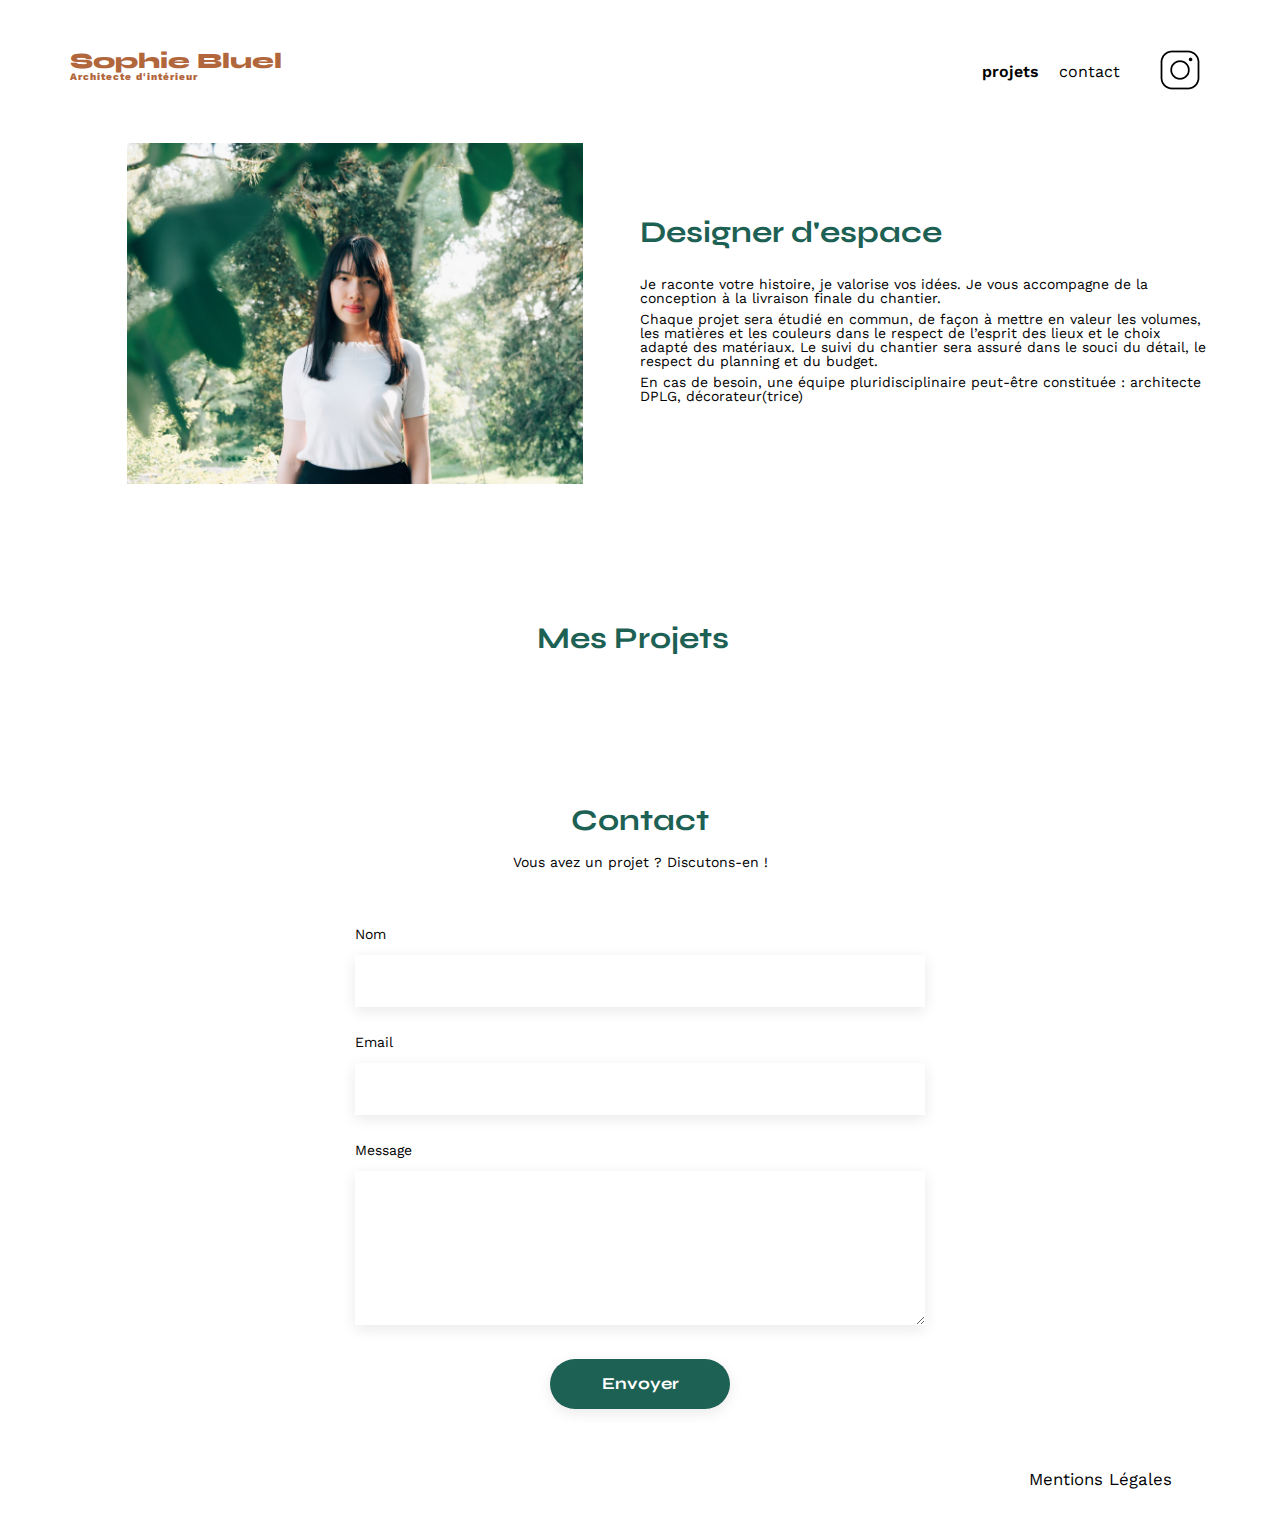
==== FrontEnd/index.html @ 3e896e26 "feat: fetch, display data, filters ,auth" ====
<!DOCTYPE html>
<html lang="fr">

<head>
	<meta charset="UTF-8">
	<title>Sophie Bluel - Architecte d'intérieur</title>
	<meta name="viewport" content="width=device-width, initial-scale=1.0">
	<link rel="preconnect" href="https://fonts.googleapis.com">
	<link rel="preconnect" href="https://fonts.gstatic.com" crossorigin>
	<link href="https://fonts.googleapis.com/css2?family=Syne:wght@700;800&family=Work+Sans&display=swap"
		rel="stylesheet">
	<meta name="description" content="">
	<script src="./assets/js/app.js" type="module" defer></script>
	<link rel="stylesheet" href="./assets/css/style.css">
</head>

<body>
	<header>
		<h1>Sophie Bluel <span>Architecte d'intérieur</span></h1>
		<nav>
			<ul id="nav-links">
				<li><a href="./index.html" class="active">projets</a></li>
				<li><a href="./index.html#contact">contact</a></li>
				<li><a id="auth-link"></a></li>
				<li><img src="./assets/icons/instagram.png" alt="Instagram"></li>
			</ul>
		</nav>
	</header>
	<main>
		<section id="introduction">
			<figure>
				<img src="./assets/images/sophie-bluel.png" alt="">
			</figure>
			<article>
				<h2>Designer d'espace</h2>
				<p>Je raconte votre histoire, je valorise vos idées. Je vous accompagne de la conception à la livraison
					finale du chantier.</p>
				<p>Chaque projet sera étudié en commun, de façon à mettre en valeur les volumes, les matières et les
					couleurs dans le respect de l’esprit des lieux et le choix adapté des matériaux. Le suivi du
					chantier sera assuré dans le souci du détail, le respect du planning et du budget.</p>
				<p>En cas de besoin, une équipe pluridisciplinaire peut-être constituée : architecte DPLG,
					décorateur(trice)</p>
			</article>
		</section>
		<section id="portfolio">
			<h2>Mes Projets</h2>
			<div class="filters" id="filters">
			</div>
			<div class="gallery" id="gallery">
			</div>
		</section>
		<section id="contact">
			<h2>Contact</h2>
			<p>Vous avez un projet ? Discutons-en !</p>
			<form action="#" method="post">
				<label for="name">Nom</label>
				<input type="text" name="name" id="name">
				<label for="email">Email</label>
				<input type="email" name="email" id="email">
				<label for="message">Message</label>
				<textarea name="message" id="message" cols="30" rows="10"></textarea>
				<input type="submit" value="Envoyer">
			</form>
		</section>
	</main>

	<footer>
		<nav>
			<ul>
				<li>Mentions Légales</li>
			</ul>
		</nav>
	</footer>
</body>

</html>
---- FrontEnd/assets/css/style.css ----
/* http://meyerweb.com/eric/tools/css/reset/
   v2.0 | 20110126
   License: none (public domain)
*/

html,
body,
div,
span,
applet,
object,
iframe,
h1,
h2,
h3,
h4,
h5,
h6,
p,
blockquote,
pre,
a,
abbr,
acronym,
address,
big,
cite,
code,
del,
dfn,
em,
img,
ins,
kbd,
q,
s,
samp,
small,
strike,
strong,
sub,
sup,
tt,
var,
b,
u,
i,
center,
dl,
dt,
dd,
ol,
ul,
li,
fieldset,
form,
label,
legend,
table,
caption,
tbody,
tfoot,
thead,
tr,
th,
td,
article,
aside,
canvas,
details,
embed,
figure,
figcaption,
footer,
header,
hgroup,
menu,
nav,
output,
ruby,
section,
summary,
time,
mark,
audio,
video {
  margin: 0;
  padding: 0;
  border: 0;
  font-size: 100%;
  font: inherit;
  vertical-align: baseline;
}

/* HTML5 display-role reset for older browsers */
article,
aside,
details,
figcaption,
figure,
footer,
header,
hgroup,
menu,
nav,
section {
  display: block;
}

body {
  line-height: 1;
}

ol,
ul {
  list-style: none;
}

blockquote,
q {
  quotes: none;
}

blockquote:before,
blockquote:after,
q:before,
q:after {
  content: "";
  content: none;
}

table {
  border-collapse: collapse;
  border-spacing: 0;
}

/** end reset css**/
body {
  max-width: 1140px;
  margin: auto;
  font-family: "Work Sans";
  font-size: 14px;
}

header {
  display: flex;
  justify-content: space-between;
  margin: 50px 0;
}

section {
  margin: 50px 0;
}

h1 {
  display: flex;
  flex-direction: column;
  font-family: "Syne";
  font-size: 22px;
  font-weight: 800;
  color: #b1663c;
}

h1>span {
  font-family: "Work Sans";
  font-size: 10px;
  letter-spacing: 0.1em;
}

h2 {
  font-family: "Syne";
  font-weight: 700;
  font-size: 30px;
  color: #1d6154;
}

nav ul {
  display: flex;
  align-items: center;
  list-style-type: none;
}

nav li {
  padding: 0 10px;
  font-size: 1.2em;
}

li:hover {
  color: #b1663c;
}

a {
  text-decoration: none;
  color: black;
  font-size: 16px;
  cursor: pointer;
  font-weight: 400;
}

li a.active {
  font-weight: 600;
}

#introduction {
  display: flex;
  align-items: center;
}

#introduction figure {
  flex: 1;
}

#introduction img {
  display: block;
  margin: auto;
  width: 80%;
}

#introduction article {
  flex: 1;
}

#introduction h2 {
  margin-bottom: 1em;
}

#introduction p {
  margin-bottom: 0.5em;
}

#portfolio h2 {
  text-align: center;
  margin-bottom: 51px;
  display: inline-block;
  margin-right: 31px;
  margin-left: 467px;
  margin-top: 89px;
}

a.edit-link {
  font-size: 14px;
}

.filters {
  display: flex;
  justify-content: center;
  gap: 10px;
  margin-bottom: 51px;
}

.filters__btn {
  font-family: Syne;
  font-weight: 700;
  font-size: 16px;
  line-height: 19.2px;
  padding: 9px 30px;
  color: #1d6154;
  border: 1px solid #1d6154;
  background-color: white;
  border-radius: 60px;
}

.filters__btn--active {
  color: white;
  background-color: #1d6154;
}

.gallery {
  width: 100%;
  display: grid;
  grid-template-columns: 1fr 1fr 1fr;
  grid-column-gap: 20px;
  grid-row-gap: 20px;
}

.gallery img {
  width: 100%;
}

#contact {
  width: 50%;
  margin: auto;
}

#contact>* {
  text-align: center;
}

#contact h2 {
  margin-bottom: 20px;
}

#contact form {
  text-align: left;
  margin-top: 30px;
  display: flex;
  flex-direction: column;
}

#contact input {
  height: 50px;
  font-size: 1.2em;
  border: none;
  box-shadow: 0px 4px 14px rgba(0, 0, 0, 0.09);
}

#contact label {
  margin: 2em 0 1em 0;
}

#contact textarea {
  border: none;
  box-shadow: 0px 4px 14px rgba(0, 0, 0, 0.09);
}

input[type="submit"] {
  font-family: "Syne";
  font-weight: 700;
  color: white;
  background-color: #1d6154;
  margin: 2em auto;
  width: 180px;
  text-align: center;
  border-radius: 60px;
}

footer nav ul {
  display: flex;
  justify-content: flex-end;
  margin: 2em;
}
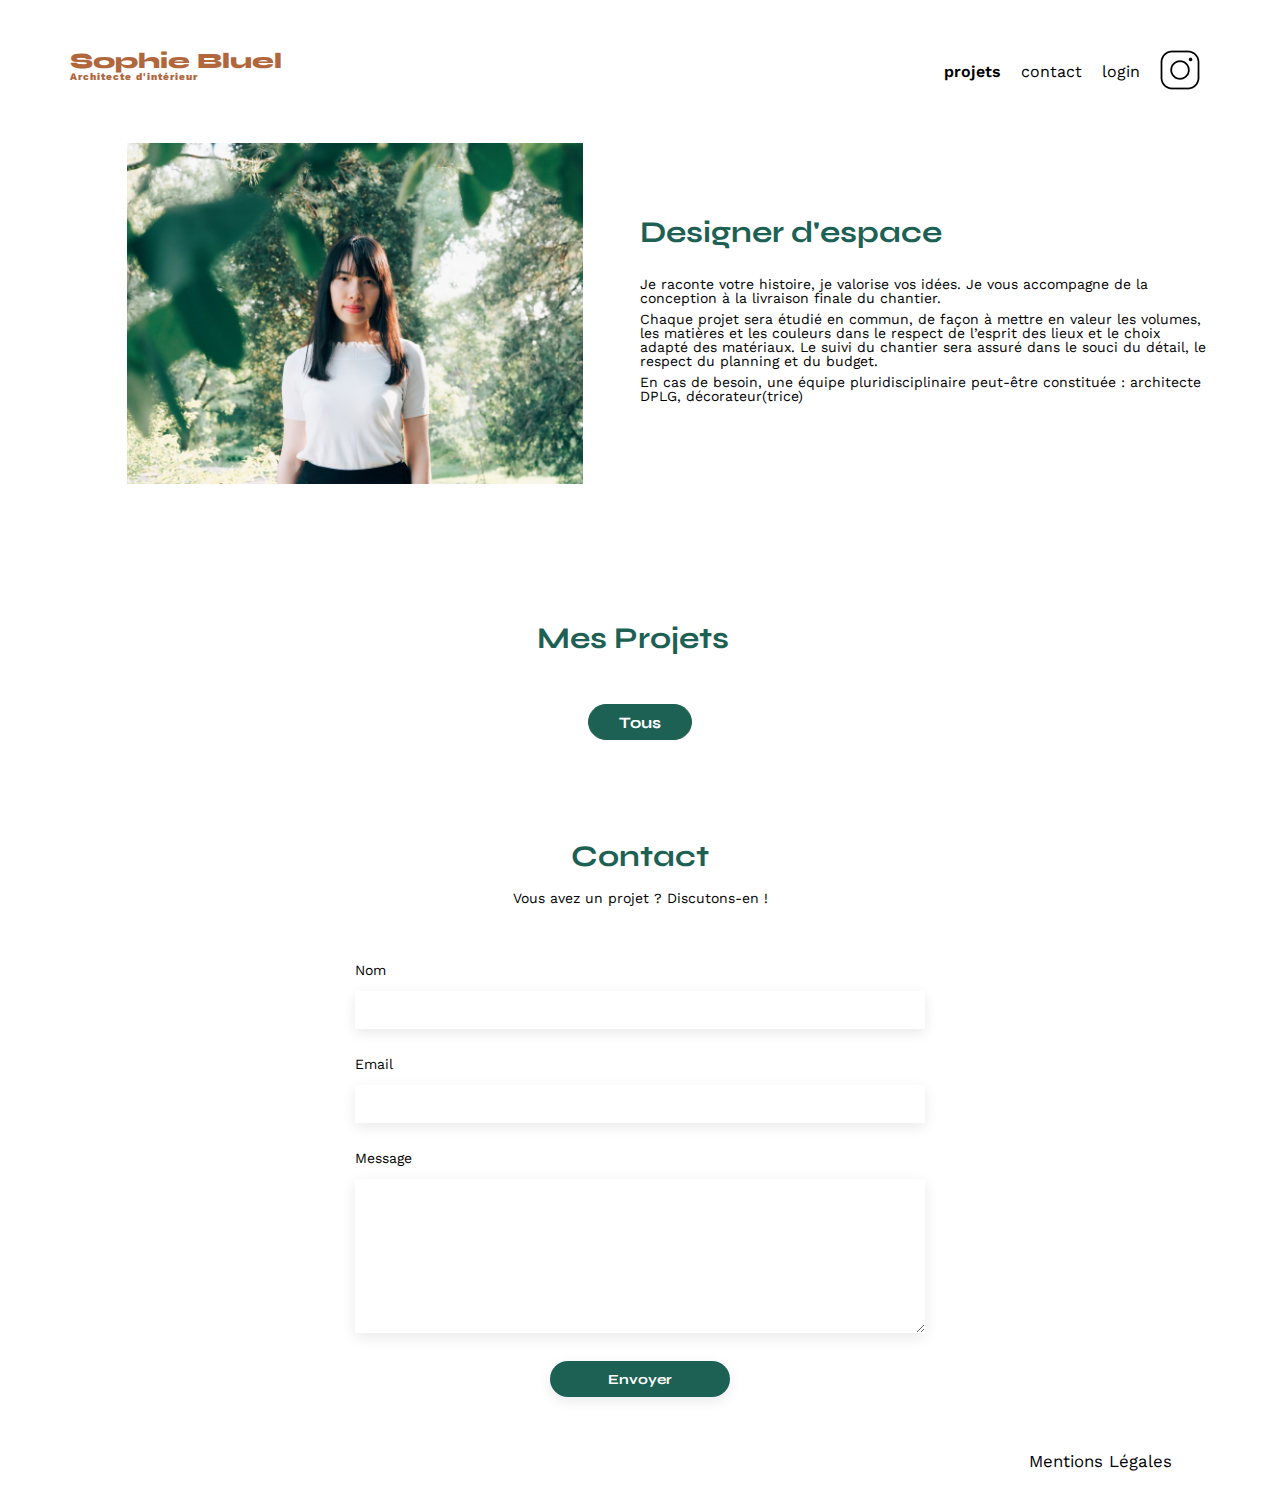
==== commit 0322b902: "refactor: File restructuring" ====
--- a/FrontEnd/index.html
+++ b/FrontEnd/index.html
@@ -10,8 +10,10 @@
 	<link href="https://fonts.googleapis.com/css2?family=Syne:wght@700;800&family=Work+Sans&display=swap"
 		rel="stylesheet">
 	<meta name="description" content="">
-	<script src="./assets/js/app.js" type="module" defer></script>
+	<script src="./assets/js/main.js" type="module" defer></script>
+	
 	<link rel="stylesheet" href="./assets/css/style.css">
+	<link rel="stylesheet" href="./assets/css/modal.css">
 </head>
 
 <body>
--- a/FrontEnd/assets/css/style.css
+++ b/FrontEnd/assets/css/style.css
@@ -252,12 +252,15 @@
   font-family: Syne;
   font-weight: 700;
   font-size: 16px;
-  line-height: 19.2px;
   padding: 9px 30px;
   color: #1d6154;
   border: 1px solid #1d6154;
   background-color: white;
   border-radius: 60px;
+  height: 36px;
+  display: flex;
+  align-items: center;
+  justify-content: center;
 }
 
 .filters__btn--active {
@@ -298,8 +301,8 @@
 }
 
 #contact input {
-  height: 50px;
-  font-size: 1.2em;
+  height: 36px;
+  font-size: 14px;
   border: none;
   box-shadow: 0px 4px 14px rgba(0, 0, 0, 0.09);
 }
@@ -328,4 +331,22 @@
   display: flex;
   justify-content: flex-end;
   margin: 2em;
-}+}
+
+
+.edit-bar{
+  display: flex;
+  justify-content: center;
+  align-items: center;
+  gap: 11.42px;
+  position: fixed;
+  top: 0;
+  left: 0;
+  right: 0;
+  height: 59px;
+  font-size: 16px;
+  font-weight: 400;
+  color: rgba(255, 255, 255, 1);
+  background-color: rgba(0, 0, 0, 1);
+}
+
--- a/FrontEnd/assets/css/modal.css
+++ b/FrontEnd/assets/css/modal.css
@@ -0,0 +1,206 @@
+.modal {
+    background-color: rgba(0, 0, 0, 0.3);
+    position: fixed;
+    top: 0;
+    right: 0;
+    bottom: 0;
+    left: 0;
+    z-index: 1000;
+    display: flex;
+    transition: 0.2s;
+}
+
+.modal.show {
+    visibility: visible;
+    opacity: 1;
+}
+
+.modal__content {
+    box-sizing: border-box;
+    display: flex;
+    flex-direction: column;
+    align-items: center;
+    width: 630px;
+    margin: auto;
+    position: relative;
+    border-radius: 5px;
+    padding: 60px 105px 45px 105px;
+    background-color: white;
+}
+
+
+.modal__closing-cross {
+    position: absolute;
+    top: 26px;
+    right: 30px;
+    cursor: pointer;
+}
+
+.modal__arrow-left {
+    position: absolute;
+    top: 26px;
+    left: 30px;
+    cursor: pointer;
+}
+
+.modal__title {
+    font-family: "Work Sans";
+    font-weight: 400;
+    font-size: 26px;
+    text-align: center;
+    margin-bottom: 46px;
+    color: black;
+    line-height: 30.5px;
+}
+
+.modal__card {
+    position: relative;
+    width: 76.61px;
+    height: 102.57px;
+}
+
+.modal__card-image {
+    width: 100%;
+    height: 100%;
+}
+
+.modal__card-bin {
+    position: absolute;
+    top: 6px;
+    right: 6px;
+}
+
+.modal__cards {
+    display: grid;
+    grid-template-columns: repeat(5, 1fr);
+    grid-gap: 29px 9px;
+    padding-bottom: 67.3px;
+    border-bottom: 1px solid rgba(179, 179, 179, 1);
+}
+
+.modal__button {
+    background-color: rgba(29, 97, 84, 1);
+    color: white;
+    font-family: Syne;
+    font-weight: 700;
+    font-size: 14px;
+    padding: 11px 50px 11px 50px;
+    margin-top: 38px;
+    width: 237px;
+    border-radius: 60px;
+    text-wrap: nowrap;
+    cursor: pointer;
+    height: 36px;
+    display: flex;
+    align-items: center;
+    justify-content: center;
+    border: none;
+}
+
+.modal__button--inactive {
+    background-color: rgba(167, 167, 167, 1);
+    color: white;
+}
+
+
+/*form*/
+.modal__form-photo-area {
+    background-color: rgba(232, 241, 246, 1);
+    width: 420px;
+    height: 169px;
+    display: flex;
+    justify-content: center;
+}
+
+.modal__form-file-group{
+    display: flex;
+    flex-direction: column;
+    align-items: center;
+    gap: 6px
+}
+
+.modal__form-landscape {
+    height: 76px;
+    width: 76px;
+    margin-top: 13px;
+}
+
+.modal__form-file-input {
+    display: none;
+}
+
+.modal__form-file-input-label {
+    background-color: rgba(203, 214, 220, 1);
+    font-weight: 500;
+    font-size: 14px;
+    font-family: "Work sans";
+    color: rgba(48, 102, 133, 1);
+    padding: 10px 33px;
+    border-radius: 60px;
+}
+
+.modal__form p {
+    font-weight: 400;
+    font-size: 10px;
+    font-family: 'Work sans';
+}
+
+.modal__form p.error{
+    font-size: 16px;
+    color: #b1663c;
+}
+
+.modal__form-photo-area {
+    margin-bottom: 30px;
+}
+
+.modal__form-group {
+    display: flex;
+    flex-direction: column;
+}
+
+.modal__form-group label {
+    margin-bottom: 10px;
+    font-family: 'Work sans';
+    font-weight: 500;
+    font-size: 14px;
+
+}
+
+.modal__form-group input, .modal__form-group select {
+    height: 51px;
+    border: none;
+    box-shadow: 0 4px 14px 0 rgba(0, 0, 0, 0.09);
+    font-family: 'Work sans';
+    font-weight: 400;
+    font-size: 14px;
+    color: rgba(68, 68, 68, 1);
+}
+
+
+
+.form-group-title{
+margin-bottom: 21px;
+}
+
+.form-group-category{
+    padding-bottom: 47px;
+    border-bottom: 1px solid rgba(179, 179, 179, 1);
+}
+
+.form__preview{
+    height: 100%;
+    max-width: 80%;
+    
+}
+
+.modal__button-add-modal{
+    margin-top: 18px;
+}
+
+.formMessageDialog{
+    height: 20px;
+    display: flex;
+    align-items: center;
+    justify-content: center;
+}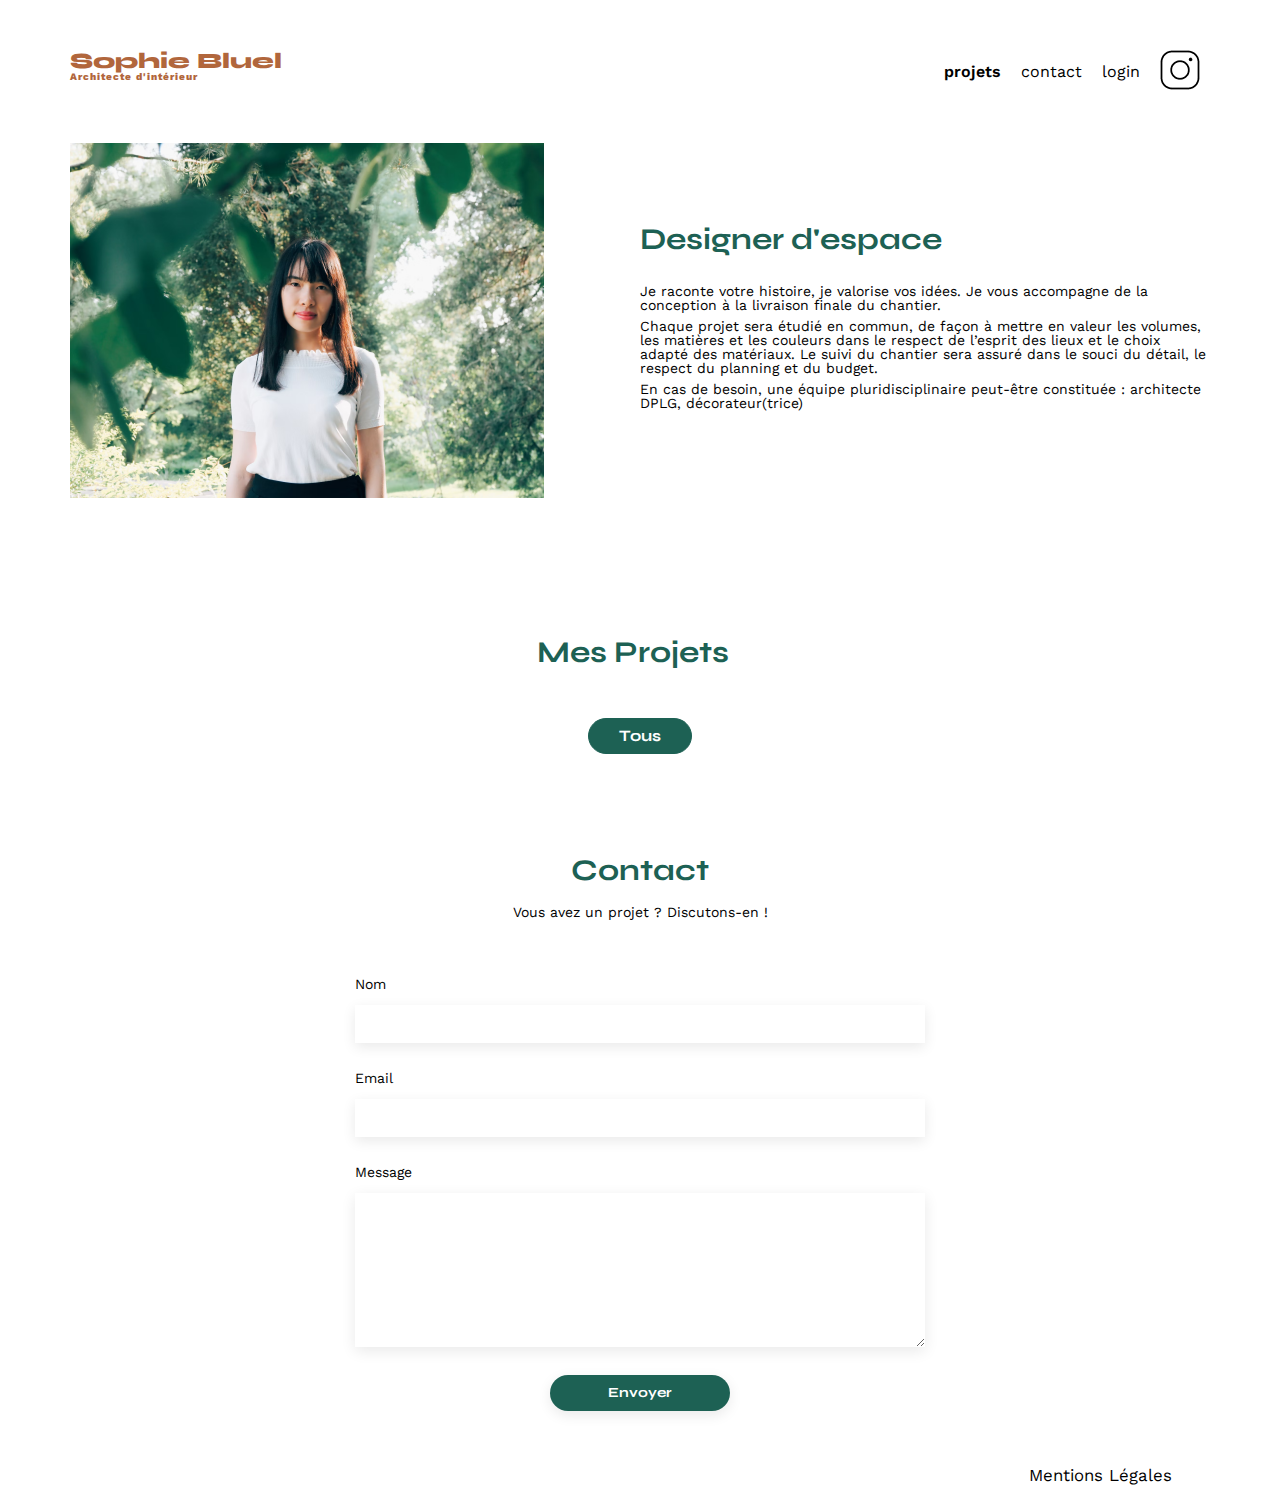
==== commit 1734972d: "modify the validation logic of the add form and the display of errors. modify the logic of the modal" ====
--- a/FrontEnd/index.html
+++ b/FrontEnd/index.html
@@ -10,8 +10,8 @@
 	<link href="https://fonts.googleapis.com/css2?family=Syne:wght@700;800&family=Work+Sans&display=swap"
 		rel="stylesheet">
 	<meta name="description" content="">
-	<script src="./assets/js/main.js" type="module" defer></script>
-	
+	<script src="./assets/js/mainPage.js" type="module" defer></script>
+
 	<link rel="stylesheet" href="./assets/css/style.css">
 	<link rel="stylesheet" href="./assets/css/modal.css">
 </head>
--- a/FrontEnd/assets/css/style.css
+++ b/FrontEnd/assets/css/style.css
@@ -212,8 +212,7 @@
 
 #introduction img {
   display: block;
-  margin: auto;
-  width: 80%;
+  width: 474px;
 }
 
 #introduction article {
@@ -334,7 +333,7 @@
 }
 
 
-.edit-bar{
+.edit-bar {
   display: flex;
   justify-content: center;
   align-items: center;
@@ -348,5 +347,4 @@
   font-weight: 400;
   color: rgba(255, 255, 255, 1);
   background-color: rgba(0, 0, 0, 1);
-}
-
+}--- a/FrontEnd/assets/css/modal.css
+++ b/FrontEnd/assets/css/modal.css
@@ -85,7 +85,6 @@
     font-weight: 700;
     font-size: 14px;
     padding: 11px 50px 11px 50px;
-    margin-top: 38px;
     width: 237px;
     border-radius: 60px;
     text-wrap: nowrap;
@@ -95,6 +94,7 @@
     align-items: center;
     justify-content: center;
     border: none;
+    margin-top: 18px;
 }
 
 .modal__button--inactive {
@@ -112,11 +112,15 @@
     justify-content: center;
 }
 
-.modal__form-file-group{
+.modal__form-file-group {
     display: flex;
     flex-direction: column;
     align-items: center;
     gap: 6px
+}
+
+.d-none {
+    display: none;
 }
 
 .modal__form-landscape {
@@ -145,9 +149,25 @@
     font-family: 'Work sans';
 }
 
-.modal__form p.error{
+.modal__form p.error {
     font-size: 16px;
     color: #b1663c;
+}
+
+.form-error-message {
+    margin-top: 5px;
+    color: #b1663c;
+    display: block;
+    visibility: hidden;
+}
+
+.form-error-border {
+    border: 1px solid #b1663c;
+}
+
+.form-error-visible {
+    visibility: visible;
+
 }
 
 .modal__form-photo-area {
@@ -167,7 +187,8 @@
 
 }
 
-.modal__form-group input, .modal__form-group select {
+.modal__form-group input,
+.modal__form-group select {
     height: 51px;
     border: none;
     box-shadow: 0 4px 14px 0 rgba(0, 0, 0, 0.09);
@@ -179,28 +200,17 @@
 
 
 
-.form-group-title{
-margin-bottom: 21px;
-}
-
-.form-group-category{
+.form-group-title {
+    margin-bottom: 21px;
+}
+
+.form-group-category {
     padding-bottom: 47px;
     border-bottom: 1px solid rgba(179, 179, 179, 1);
 }
 
-.form__preview{
+.form__preview {
     height: 100%;
     max-width: 80%;
-    
-}
-
-.modal__button-add-modal{
-    margin-top: 18px;
-}
-
-.formMessageDialog{
-    height: 20px;
-    display: flex;
-    align-items: center;
-    justify-content: center;
+
 }